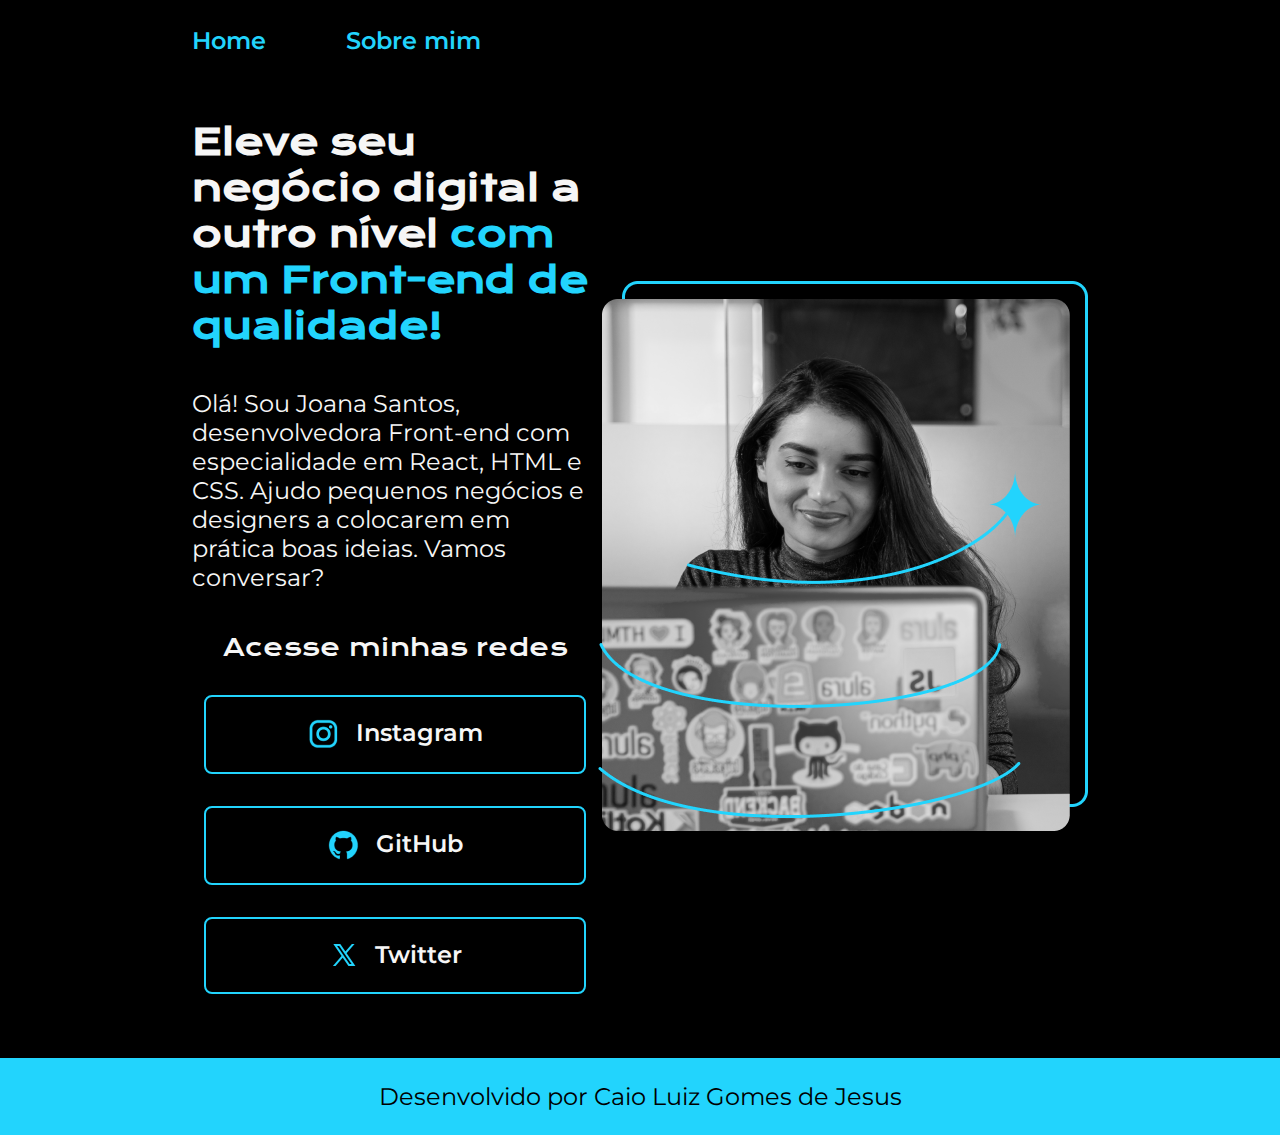
==== PortifolioAlura/index.html @ 6103b762 "Add files via upload" ====
<!DOCTYPE html>
<html lang="pt-br">

<head>
    <meta charset="UTF-8">
    <meta name="viewport" content="width=device-width, initial-scale=1.0">
    <title>Portifolio</title>
    <link rel="stylesheet" href="./styles/style.css">
</head>

<body>
    <header class="cabecalho">
        <nav class="cabecalho__menu">
            <a class="cabecalho__menu__link" href="index.html">Home</a>
            <a class="cabecalho__menu__link" href="about.html">Sobre mim</a>
        </nav>
    </header>

    <main class="apresentacao">
        <section class="apresentacao__conteudo">
            <h1 class="apresentacao__conteudo__titulo">Eleve seu negócio digital a outro nível<strong 
            class="titulo-destaque"> com um Front-end de qualidade!
            </strong></h1>
            <p class="apresentacao__conteudo__texto">Olá! Sou Joana Santos, desenvolvedora
            Front-end com especialidade em React, HTML e
            CSS. Ajudo pequenos negócios e designers a
            colocarem em prática boas ideias. Vamos
            conversar?</p>

            <div class="apresentacao__links">
                <h2 class="apresentacao__links_subtitulo">Acesse minhas redes</h2>
                <a class="apresentacao__links__link" href="https://www.instagram.com/caioluizgdj/"><img src="./assets/instagram.png">Instagram</a>
                <a class="apresentacao__links__link" href="https://github.com/caioluizgdj"><img src="./assets/github.png">GitHub</a>
                <a class="apresentacao__links__link" href="https://x.com/CaioLui41584929"><img src="./assets/twitter-novo.png">Twitter</a>
            </div>
        </section>
        <img src="./assets/Imagem.png" alt="Foto da Joana Santos programando">
    </main>

    <footer class="rodape">
        <p>Desenvolvido por Caio Luiz Gomes de Jesus</p>
    </footer>
</body>

</html>
---- PortifolioAlura/styles/style.css ----
@import url('https://fonts.googleapis.com/css2?family=Krona+One&family=Montserrat:wght@400;600&display=swap');

/* COLOR HUNT */
:root{
    --cor-primaria: #000000;
    --cor-secundaria: #F6F6F6;
    --cor-terciaria: #22D4FD;
    --cor-hover: #272727;

    --font-primaria: 'Krona One', sans-serif;
    --font-secundaria: 'Montserrat', sans-serif;
}

*{
    margin: 0;
    padding: 0;
    text-decoration: none;
}

body{
    box-sizing: border-box;
    background-color: var(--cor-primaria);
    color: var(--cor-secundaria);
}

.cabecalho{
    padding: 2% 0% 0% 15%;
    gap: 80px;
}

.cabecalho__menu{
    display: flex;
    gap: 80px;
}

.cabecalho__menu__link{
    font-family: var(--font-secundaria);
    font-size: 24px;
    font-weight: 600;
    color: var(--cor-terciaria);
}

.apresentacao{
    padding: 5% 15%;
    display: flex;
    align-items: center;
    justify-content: space-between;
}
.apresentacao__conteudo{
    width: 615px;
    display: flex;
    flex-direction: column;
    gap: 40px;
}

.apresentacao__conteudo__titulo{
    font-size: 36px;
    font-family: var(--font-primaria);
}

.titulo-destaque{
    color: var(--cor-terciaria)
}

.apresentacao__conteudo__texto{
    font-size: 24px;
    font-family: var(--font-secundaria);
}

.apresentacao__links{
    display: flex;
    flex-direction: column;
    align-items: center;
    justify-content: space-between;
    gap: 32px;
}

.apresentacao__links_subtitulo{
    font-family: var(--font-primaria);
    font-weight: 400;
    font-size: 24px;
}

.apresentacao__links__link{
    display: flex;
    justify-content: center;
    gap: 16px;
    width: 378px;
    text-align: center;
    border-radius: 8px;
    font-size: 24px;
    font-weight: 600;
    padding: 21.5px 0;
    text-decoration: none;
    color: var(--cor-secundaria);
    font-family: var(--font-secundaria);
    border: 2px solid var(--cor-terciaria);
}

.apresentacao__links__link:hover{
    background-color: var(--cor-hover);
}

.rodape{
    text-align: center;
    padding: 24px;
    color: var(--cor-primaria);
    font-family: var(--font-secundaria);
    font-size: 24px;
    font-weight: 400;
    background-color: var(--cor-terciaria);
}
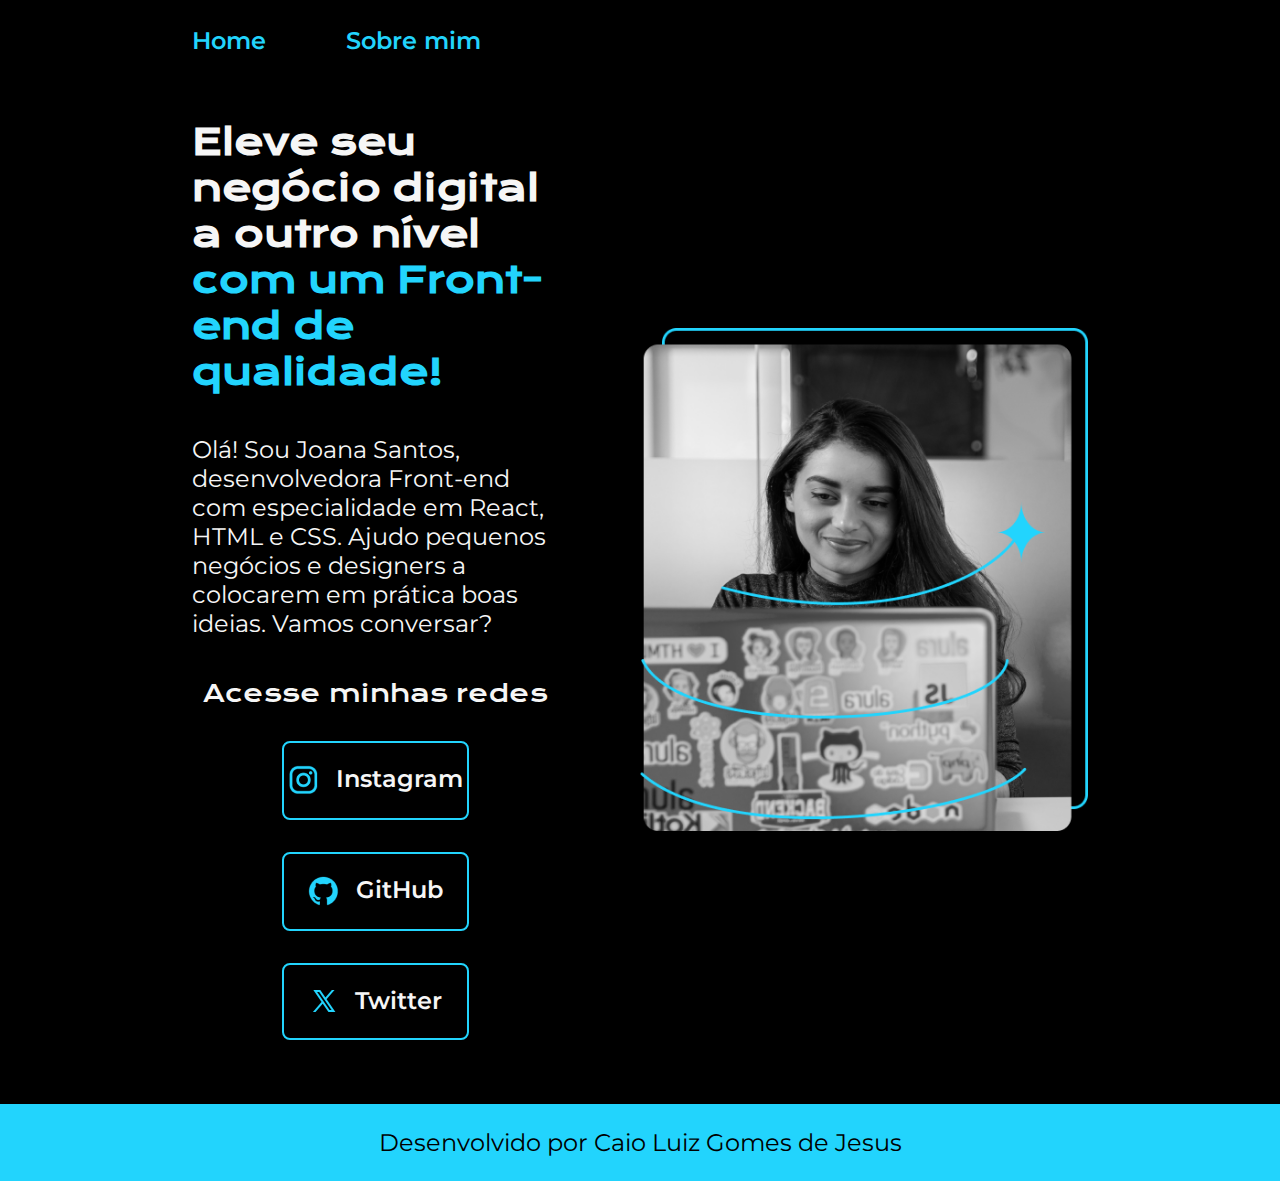
==== commit 055730f7: "Adicionando responsavidade" ====
--- a/PortifolioAlura/index.html
+++ b/PortifolioAlura/index.html
@@ -29,12 +29,12 @@
 
             <div class="apresentacao__links">
                 <h2 class="apresentacao__links_subtitulo">Acesse minhas redes</h2>
-                <a class="apresentacao__links__link" href="https://www.instagram.com/caioluizgdj/"><img src="./assets/instagram.png">Instagram</a>
-                <a class="apresentacao__links__link" href="https://github.com/caioluizgdj"><img src="./assets/github.png">GitHub</a>
-                <a class="apresentacao__links__link" href="https://x.com/CaioLui41584929"><img src="./assets/twitter-novo.png">Twitter</a>
+                <a class="apresentacao__links__navegacao" href="https://www.instagram.com/caioluizgdj/"><img src="./assets/instagram.png">Instagram</a>
+                <a class="apresentacao__links__navegacao" href="https://github.com/caioluizgdj"><img src="./assets/github.png">GitHub</a>
+                <a class="apresentacao__links__navegacao" href="https://x.com/CaioLui41584929"><img src="./assets/twitter-novo.png">Twitter</a>
             </div>
         </section>
-        <img src="./assets/Imagem.png" alt="Foto da Joana Santos programando">
+        <img class="apresentacao__imagem" src="./assets/Imagem.png" alt="Foto da Joana Santos programando">
     </main>
 
     <footer class="rodape">
--- a/PortifolioAlura/styles/style.css
+++ b/PortifolioAlura/styles/style.css
@@ -35,7 +35,7 @@
 
 .cabecalho__menu__link{
     font-family: var(--font-secundaria);
-    font-size: 24px;
+    font-size: 1.5rem;
     font-weight: 600;
     color: var(--cor-terciaria);
 }
@@ -45,16 +45,17 @@
     display: flex;
     align-items: center;
     justify-content: space-between;
+    gap: 82px;
 }
 .apresentacao__conteudo{
-    width: 615px;
+    width: 50%;
     display: flex;
     flex-direction: column;
     gap: 40px;
 }
 
 .apresentacao__conteudo__titulo{
-    font-size: 36px;
+    font-size: 2.25rem;
     font-family: var(--font-primaria);
 }
 
@@ -63,7 +64,7 @@
 }
 
 .apresentacao__conteudo__texto{
-    font-size: 24px;
+    font-size: 1.5rem;
     font-family: var(--font-secundaria);
 }
 
@@ -78,17 +79,17 @@
 .apresentacao__links_subtitulo{
     font-family: var(--font-primaria);
     font-weight: 400;
-    font-size: 24px;
+    font-size: 1.5rem;
 }
 
-.apresentacao__links__link{
+.apresentacao__links__navegacao{
     display: flex;
     justify-content: center;
     gap: 16px;
-    width: 378px;
+    width: 50%;
     text-align: center;
     border-radius: 8px;
-    font-size: 24px;
+    font-size: 1.5rem;
     font-weight: 600;
     padding: 21.5px 0;
     text-decoration: none;
@@ -101,12 +102,35 @@
     background-color: var(--cor-hover);
 }
 
+.apresentacao__imagem{
+    width: 50%;
+}
+
 .rodape{
     text-align: center;
     padding: 24px;
     color: var(--cor-primaria);
     font-family: var(--font-secundaria);
-    font-size: 24px;
+    font-size: 1.5rem;
     font-weight: 400;
     background-color: var(--cor-terciaria);
+}
+
+@media (max-width: 1230px) {
+    .cabecalho {
+        padding: 10%;
+    }
+
+    .cabecalho__menu {
+        justify-content: center;
+    }
+
+    .apresentacao {
+        flex-direction: column-reverse;
+        padding: 5%;
+    }
+
+    .apresentacao__conteudo {
+        width: auto;
+    }
 }